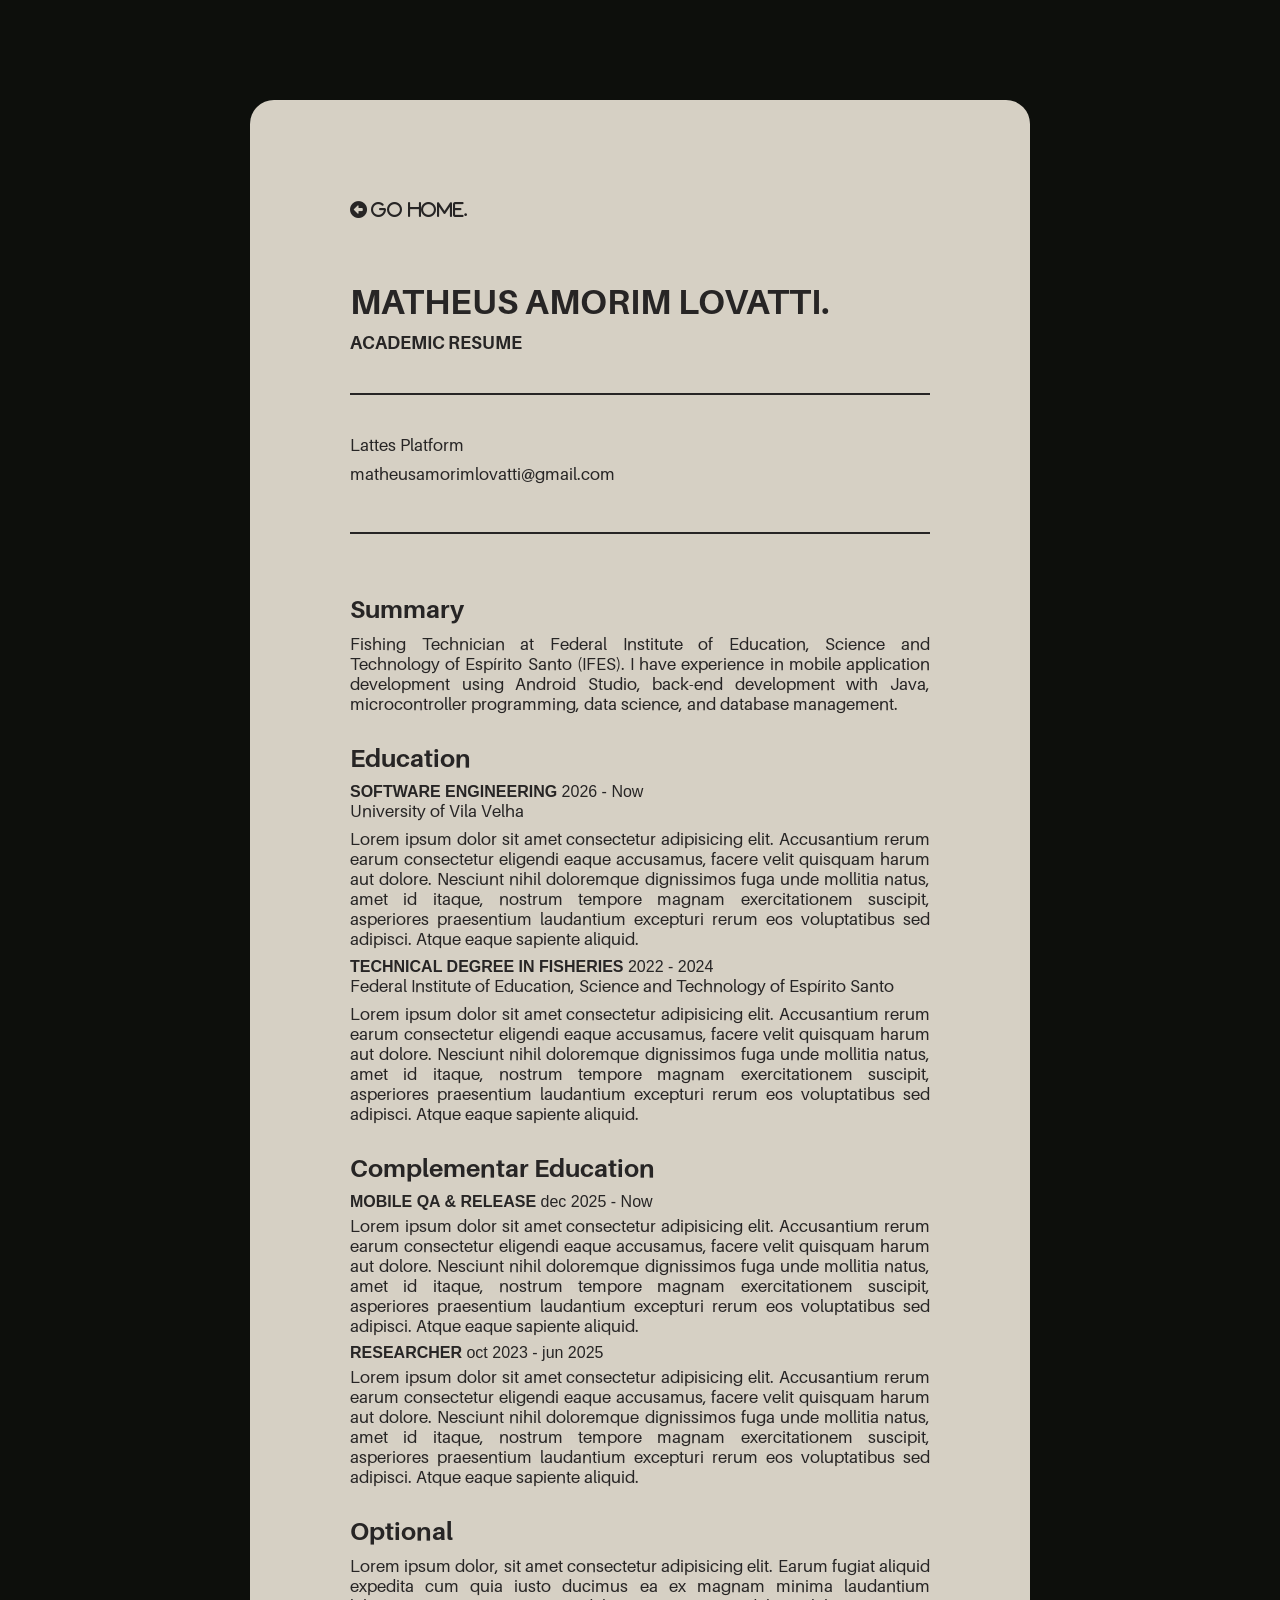
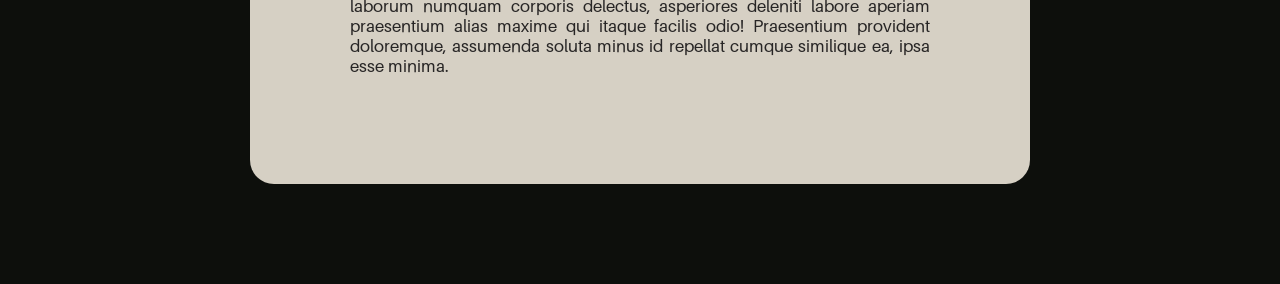
==== academic-resume.html @ a7e241ef "first commit" ====
<!DOCTYPE html>
<html lang="en">
<head>
    <meta charset="UTF-8">
    <meta name="viewport" content="width=device-width, initial-scale=1.0">
    <title>Document</title>

    <link rel="stylesheet" href="style/global.css">
    <link rel="stylesheet" href="style/font.css">
    <link rel="stylesheet" href="style/pages/professional-resume.css">

    <link rel="stylesheet" href="https://cdnjs.cloudflare.com/ajax/libs/font-awesome/6.5.0/css/all.min.css">

</head>
<body>
    
    <section>
        <div class="professional-resume-container">
            <div class="professional-resume-header">
                <a class="professional-resume-go-home" href="index.html"><i class="fa-solid fa-circle-left"> Go Home.</i></a>
                <h1 id="professional-resume-title">MATHEUS AMORIM LOVATTI.</h1>
                <h3 id="professional-resume-subtitle">ACADEMIC RESUME</h3>
                <hr>
                <div class="professional-resume-social-medias">
                    <a href="http://lattes.cnpq.br/2347175236464895" target="_blank"><span>Lattes Platform</span></a>
                    <a href="mailto:matheusamorimlovatti@gmail.com" target="_blank"><span>matheusamorimlovatti@gmail.com</span></a>
                </div>
                <hr>
            </div>

            <div class="professional-resume-summary">
                <h3 class="professional-resume-h3">Summary</h3>
                <p>
                    Fishing Technician at Federal Institute of Education, Science and Technology of Espírito Santo (IFES). I have experience in mobile application development using Android Studio, back-end development with Java, microcontroller programming, data science, and database management.
                </p>
            </div>

            <div class="professional-resume-education">
                <h3 class="professional-resume-h3">Education</h3>

                <span><strong>SOFTWARE ENGINEERING</strong></span>
                <span>2026 - Now</span>
                <p>University of Vila Velha</p>
                <p class="professional-resume-main-text">Lorem ipsum dolor sit amet consectetur adipisicing elit. Accusantium rerum earum consectetur eligendi eaque accusamus, facere velit quisquam harum aut dolore. Nesciunt nihil doloremque dignissimos fuga unde mollitia natus, amet id itaque, nostrum tempore magnam exercitationem suscipit, asperiores praesentium laudantium excepturi rerum eos voluptatibus sed adipisci. Atque eaque sapiente aliquid.</p>

                <span><strong>TECHNICAL DEGREE IN FISHERIES</strong></span>
                <span>2022 - 2024</span>
                <p>Federal Institute of Education, Science and Technology of Espírito Santo</p>
                <p class="professional-resume-main-text">Lorem ipsum dolor sit amet consectetur adipisicing elit. Accusantium rerum earum consectetur eligendi eaque accusamus, facere velit quisquam harum aut dolore. Nesciunt nihil doloremque dignissimos fuga unde mollitia natus, amet id itaque, nostrum tempore magnam exercitationem suscipit, asperiores praesentium laudantium excepturi rerum eos voluptatibus sed adipisci. Atque eaque sapiente aliquid.</p>
            </div>

            <div class="professional-resume-experience">
                <h3 class="professional-resume-h3">Complementar Education</h3>

                <span><strong>MOBILE QA & RELEASE</strong></span>
                <span>dec 2025 - Now</span>
                <p class="professional-resume-main-text">Lorem ipsum dolor sit amet consectetur adipisicing elit. Accusantium rerum earum consectetur eligendi eaque accusamus, facere velit quisquam harum aut dolore. Nesciunt nihil doloremque dignissimos fuga unde mollitia natus, amet id itaque, nostrum tempore magnam exercitationem suscipit, asperiores praesentium laudantium excepturi rerum eos voluptatibus sed adipisci. Atque eaque sapiente aliquid.</p>

                <span><strong>RESEARCHER</strong></span>
                <span>oct 2023 - jun 2025</span>
                <p class="professional-resume-main-text">Lorem ipsum dolor sit amet consectetur adipisicing elit. Accusantium rerum earum consectetur eligendi eaque accusamus, facere velit quisquam harum aut dolore. Nesciunt nihil doloremque dignissimos fuga unde mollitia natus, amet id itaque, nostrum tempore magnam exercitationem suscipit, asperiores praesentium laudantium excepturi rerum eos voluptatibus sed adipisci. Atque eaque sapiente aliquid.</p>
            </div>

            <div class="professional-resume-optional">
                <h3 class="professional-resume-h3">Optional</h3>
                <p>Lorem ipsum dolor, sit amet consectetur adipisicing elit. Earum fugiat aliquid expedita cum quia iusto ducimus ea ex magnam minima laudantium laborum numquam corporis delectus, asperiores deleniti labore aperiam praesentium alias maxime qui itaque facilis odio! Praesentium provident doloremque, assumenda soluta minus id repellat cumque similique ea, ipsa esse minima.</p>
            </div>

        </div>
    </section>

</body>
</html>
---- style/global.css ----
/* RESET + BASE */
* {
    margin: 0;
    padding: 0;
    box-sizing: border-box;
}

body {
    background: #0d0f0c;
}

hr {
    margin: 40px 0px;
    border: none;   
    height: 2px;
    background-color: #272525;
}

p {
    text-align: justify;
}
---- style/font.css ----
/* FONTE */
@font-face {
    font-family: 'TanHarmoni';
    src: url('/assets/home-assets/TanHarmoni-Regular.ttf') format('truetype');
    font-weight: normal;
    font-style: normal;
}

@font-face {
    font-family: 'Aileron';
    src: url('/assets/fonts/aileron/Aileron-Regular.otf');
    font-weight: normal;
    font-style: normal;
}

@font-face {
    font-family: 'Aileron';
    src: url('/assets/fonts/aileron/Aileron-Bold.otf');
    font-weight: bold;
    font-style: normal;
}

body {
    font-family: 'MinhaFonte', sans-serif;
    color: #272525;
}

#hero-span-code {
    font-family: 'TanHarmoni';
    letter-spacing: -5px;
    font-size: 150px;
    transform: scaleX(0.6);
    transform-origin: left;
}

h1 {
    font-family: 'Aileron';
    font-size: 35px;
    margin-bottom: 10px;
}

h2 {
    font-family: 'TanHarmoni';
    display: inline-block;
    transform: scaleX(0.6);
    transform-origin: center;
    width: 100%;
    letter-spacing: -1px;
    font-size: 55px;
}

p {
    font-family: 'Aileron';
    font-size: 17px;
    margin-bottom: 0.5em;
}

h3 {
    font-family: 'Aileron';
    font-size: 35px;
    margin-bottom: 10px;
}

a {
    text-decoration: none;
    font-family: 'Aileron';
    font-size: 17px;
    margin-bottom: 0.5em;
    color: #272525;
}
---- style/pages/professional-resume.css ----
.professional-resume-container {
    background: #d6d0c4;
    margin: 100px 250px;
    min-height: calc(100vh - 240px);
    border-radius: 24px;
    padding: 100px;

    display: flex;
    flex-direction: column;
    justify-content: start;
    gap: 20px;
}

.professional-resume-header {
    width: 100%;
}

.professional-resume-go-home {
    margin-top: auto;
    color: #272525;
    transition: transform 0.2s ease;
}

.professional-resume-go-home:hover {
    transform: scale(1.2);
}

#professional-resume-title {
    margin-top: 60px;
}

#professional-resume-subtitle {
    font-size: 18px;
}

.professional-resume-social-medias {
    display: flex;
    flex-direction: column;
}

.professional-resume-h3 {
    font-size: 25px;
}

.professional-resume-main-text {
    margin-top: 5px;
}

ul {
    list-style: none;
    padding-left: 10px;
    margin-bottom: 10px;
}


/* Responsivo */
@media (max-width: 1024px) {
    .professional-resume-container {
        margin: 50px 50px;
        padding: 50px;
        flex-direction: column;
        gap: 40px;
    }
}
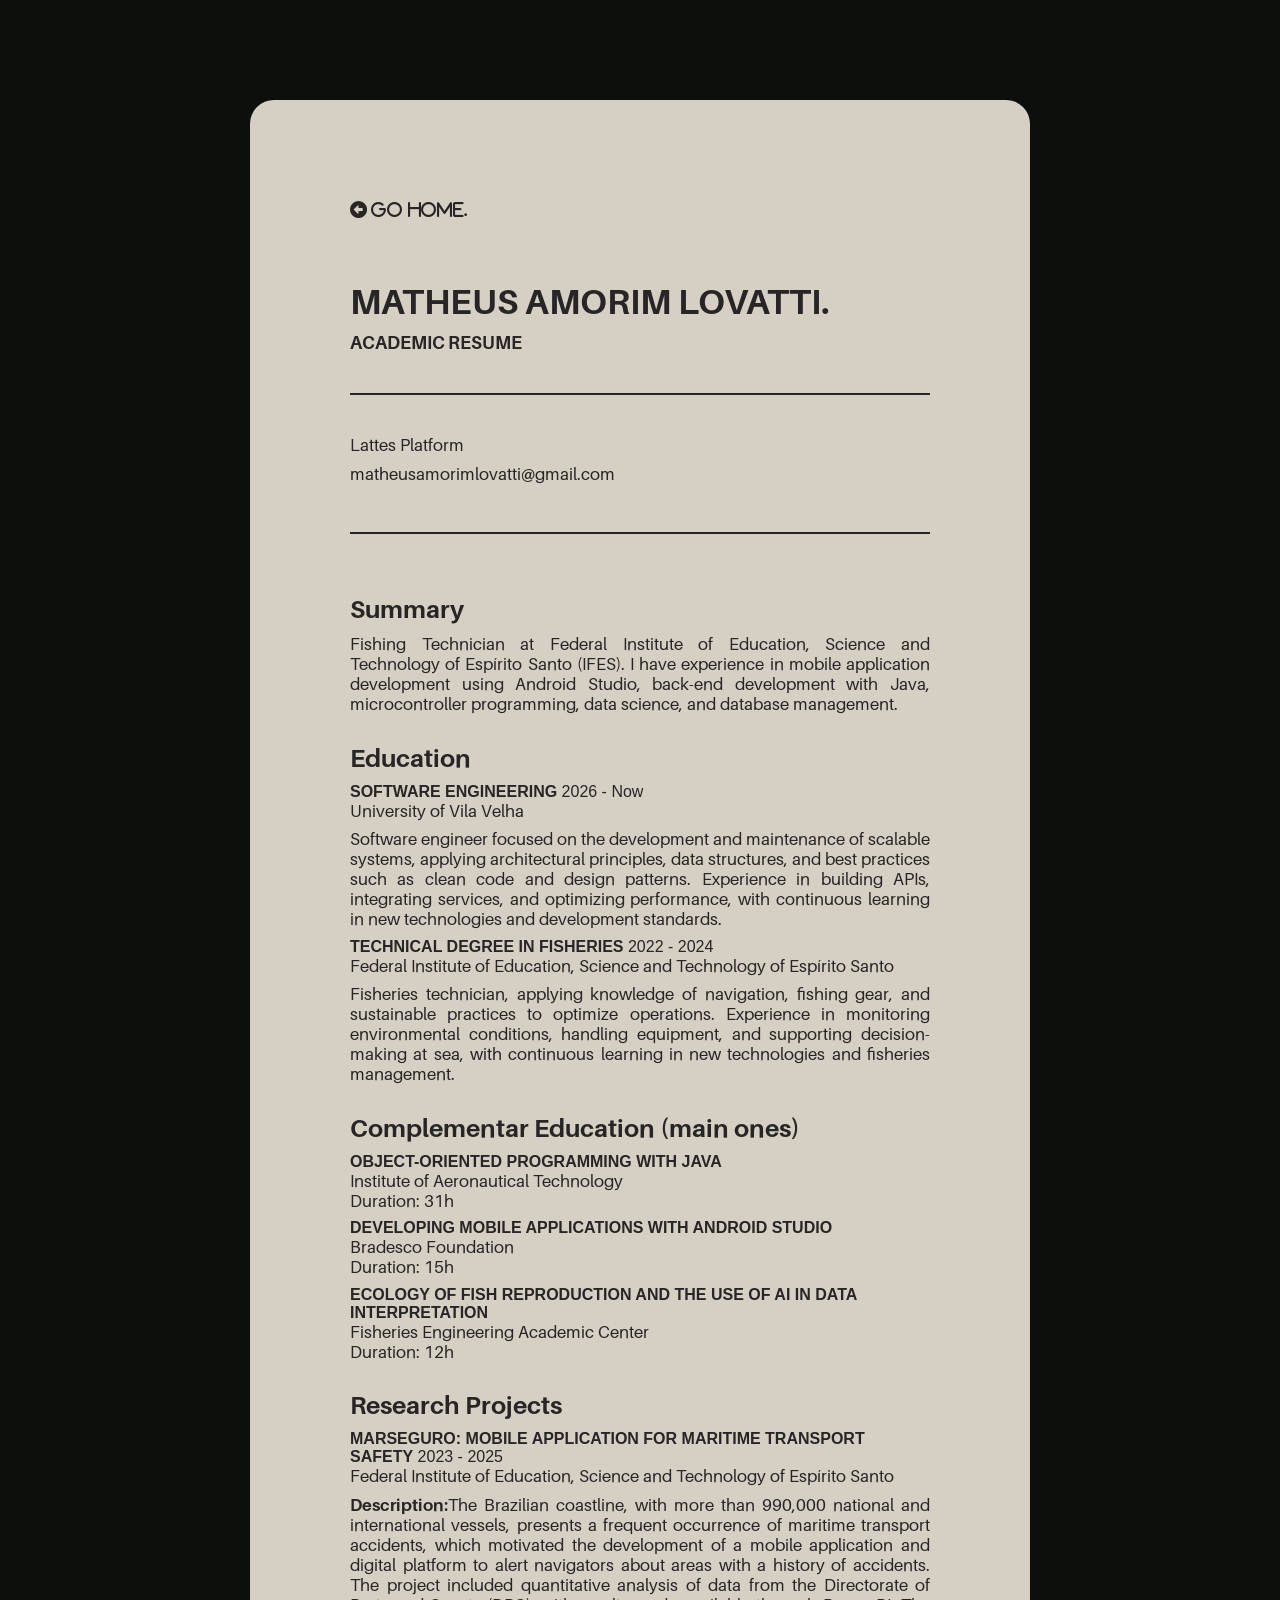
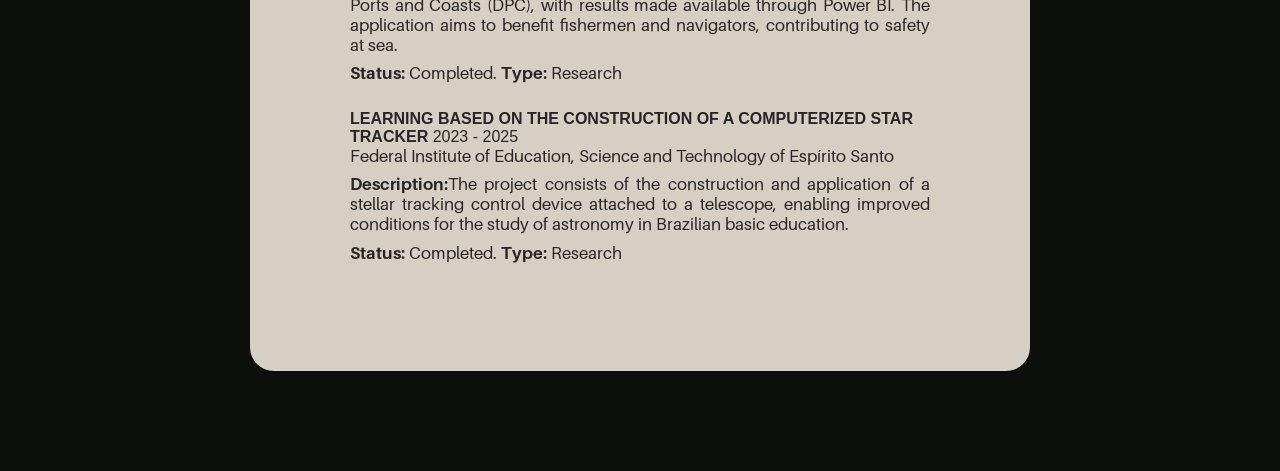
==== commit 00c9f4b6: "docs: replace lorem ipsum texts with real content" ====
--- a/academic-resume.html
+++ b/academic-resume.html
@@ -3,7 +3,7 @@
 <head>
     <meta charset="UTF-8">
     <meta name="viewport" content="width=device-width, initial-scale=1.0">
-    <title>Document</title>
+    <title>Acdemic Resume</title>
 
     <link rel="stylesheet" href="style/global.css">
     <link rel="stylesheet" href="style/font.css">
@@ -41,29 +41,45 @@
                 <span><strong>SOFTWARE ENGINEERING</strong></span>
                 <span>2026 - Now</span>
                 <p>University of Vila Velha</p>
-                <p class="professional-resume-main-text">Lorem ipsum dolor sit amet consectetur adipisicing elit. Accusantium rerum earum consectetur eligendi eaque accusamus, facere velit quisquam harum aut dolore. Nesciunt nihil doloremque dignissimos fuga unde mollitia natus, amet id itaque, nostrum tempore magnam exercitationem suscipit, asperiores praesentium laudantium excepturi rerum eos voluptatibus sed adipisci. Atque eaque sapiente aliquid.</p>
+                <p class="professional-resume-main-text">Software engineer focused on the development and maintenance of scalable systems, applying architectural principles, data structures, and best practices such as clean code and design patterns. Experience in building APIs, integrating services, and optimizing performance, with continuous learning in new technologies and development standards.</p>
 
                 <span><strong>TECHNICAL DEGREE IN FISHERIES</strong></span>
                 <span>2022 - 2024</span>
                 <p>Federal Institute of Education, Science and Technology of Espírito Santo</p>
-                <p class="professional-resume-main-text">Lorem ipsum dolor sit amet consectetur adipisicing elit. Accusantium rerum earum consectetur eligendi eaque accusamus, facere velit quisquam harum aut dolore. Nesciunt nihil doloremque dignissimos fuga unde mollitia natus, amet id itaque, nostrum tempore magnam exercitationem suscipit, asperiores praesentium laudantium excepturi rerum eos voluptatibus sed adipisci. Atque eaque sapiente aliquid.</p>
+                <p class="professional-resume-main-text">Fisheries technician, applying knowledge of navigation, fishing gear, and sustainable practices to optimize operations. Experience in monitoring environmental conditions, handling equipment, and supporting decision-making at sea, with continuous learning in new technologies and fisheries management.</p>
             </div>
 
             <div class="professional-resume-experience">
-                <h3 class="professional-resume-h3">Complementar Education</h3>
+                <h3 class="professional-resume-h3">Complementar Education (main ones)</h3>
 
-                <span><strong>MOBILE QA & RELEASE</strong></span>
-                <span>dec 2025 - Now</span>
-                <p class="professional-resume-main-text">Lorem ipsum dolor sit amet consectetur adipisicing elit. Accusantium rerum earum consectetur eligendi eaque accusamus, facere velit quisquam harum aut dolore. Nesciunt nihil doloremque dignissimos fuga unde mollitia natus, amet id itaque, nostrum tempore magnam exercitationem suscipit, asperiores praesentium laudantium excepturi rerum eos voluptatibus sed adipisci. Atque eaque sapiente aliquid.</p>
+                <span><strong>OBJECT-ORIENTED PROGRAMMING WITH JAVA</strong></span>
+                <p>Institute of Aeronautical Technology<br>Duration: 31h</p>
 
-                <span><strong>RESEARCHER</strong></span>
-                <span>oct 2023 - jun 2025</span>
-                <p class="professional-resume-main-text">Lorem ipsum dolor sit amet consectetur adipisicing elit. Accusantium rerum earum consectetur eligendi eaque accusamus, facere velit quisquam harum aut dolore. Nesciunt nihil doloremque dignissimos fuga unde mollitia natus, amet id itaque, nostrum tempore magnam exercitationem suscipit, asperiores praesentium laudantium excepturi rerum eos voluptatibus sed adipisci. Atque eaque sapiente aliquid.</p>
+                <span><strong>DEVELOPING MOBILE APPLICATIONS WITH ANDROID STUDIO</strong></span>
+                <p>Bradesco Foundation<br>Duration: 15h</p>
+
+                <span><strong>ECOLOGY OF FISH REPRODUCTION AND THE USE OF AI IN DATA INTERPRETATION</strong></span>
+                <p>Fisheries Engineering Academic Center<br>Duration: 12h</p>
+
             </div>
 
             <div class="professional-resume-optional">
-                <h3 class="professional-resume-h3">Optional</h3>
-                <p>Lorem ipsum dolor, sit amet consectetur adipisicing elit. Earum fugiat aliquid expedita cum quia iusto ducimus ea ex magnam minima laudantium laborum numquam corporis delectus, asperiores deleniti labore aperiam praesentium alias maxime qui itaque facilis odio! Praesentium provident doloremque, assumenda soluta minus id repellat cumque similique ea, ipsa esse minima.</p>
+                <h3 class="professional-resume-h3">Research Projects</h3>
+
+                <span><strong>MARSEGURO: MOBILE APPLICATION FOR MARITIME TRANSPORT SAFETY</strong></span>
+                <span>2023 - 2025</span>
+                <p>Federal Institute of Education, Science and Technology of Espírito Santo</p>
+                <p class="professional-resume-main-text"><strong>Description:</strong>The Brazilian coastline, with more than 990,000 national and international vessels, presents a frequent occurrence of maritime transport accidents, which motivated the development of a mobile application and digital platform to alert navigators about areas with a history of accidents. The project included quantitative analysis of data from the Directorate of Ports and Coasts (DPC), with results made available through Power BI. The application aims to benefit fishermen and navigators, contributing to safety at sea.</p>
+                <p><strong>Status:</strong> Completed. <strong>Type:</strong> Research</p>
+                
+                <br>
+                
+                <span><strong>LEARNING BASED ON THE CONSTRUCTION OF A COMPUTERIZED STAR TRACKER</strong></span>
+                <span>2023 - 2025</span>
+                <p>Federal Institute of Education, Science and Technology of Espírito Santo</p>
+                <p class="professional-resume-main-text"><strong>Description:</strong>The project consists of the construction and application of a stellar tracking control device attached to a telescope, enabling improved conditions for the study of astronomy in Brazilian basic education.</p>
+                <p><strong>Status:</strong> Completed. <strong>Type:</strong> Research</p>
+
             </div>
 
         </div>
